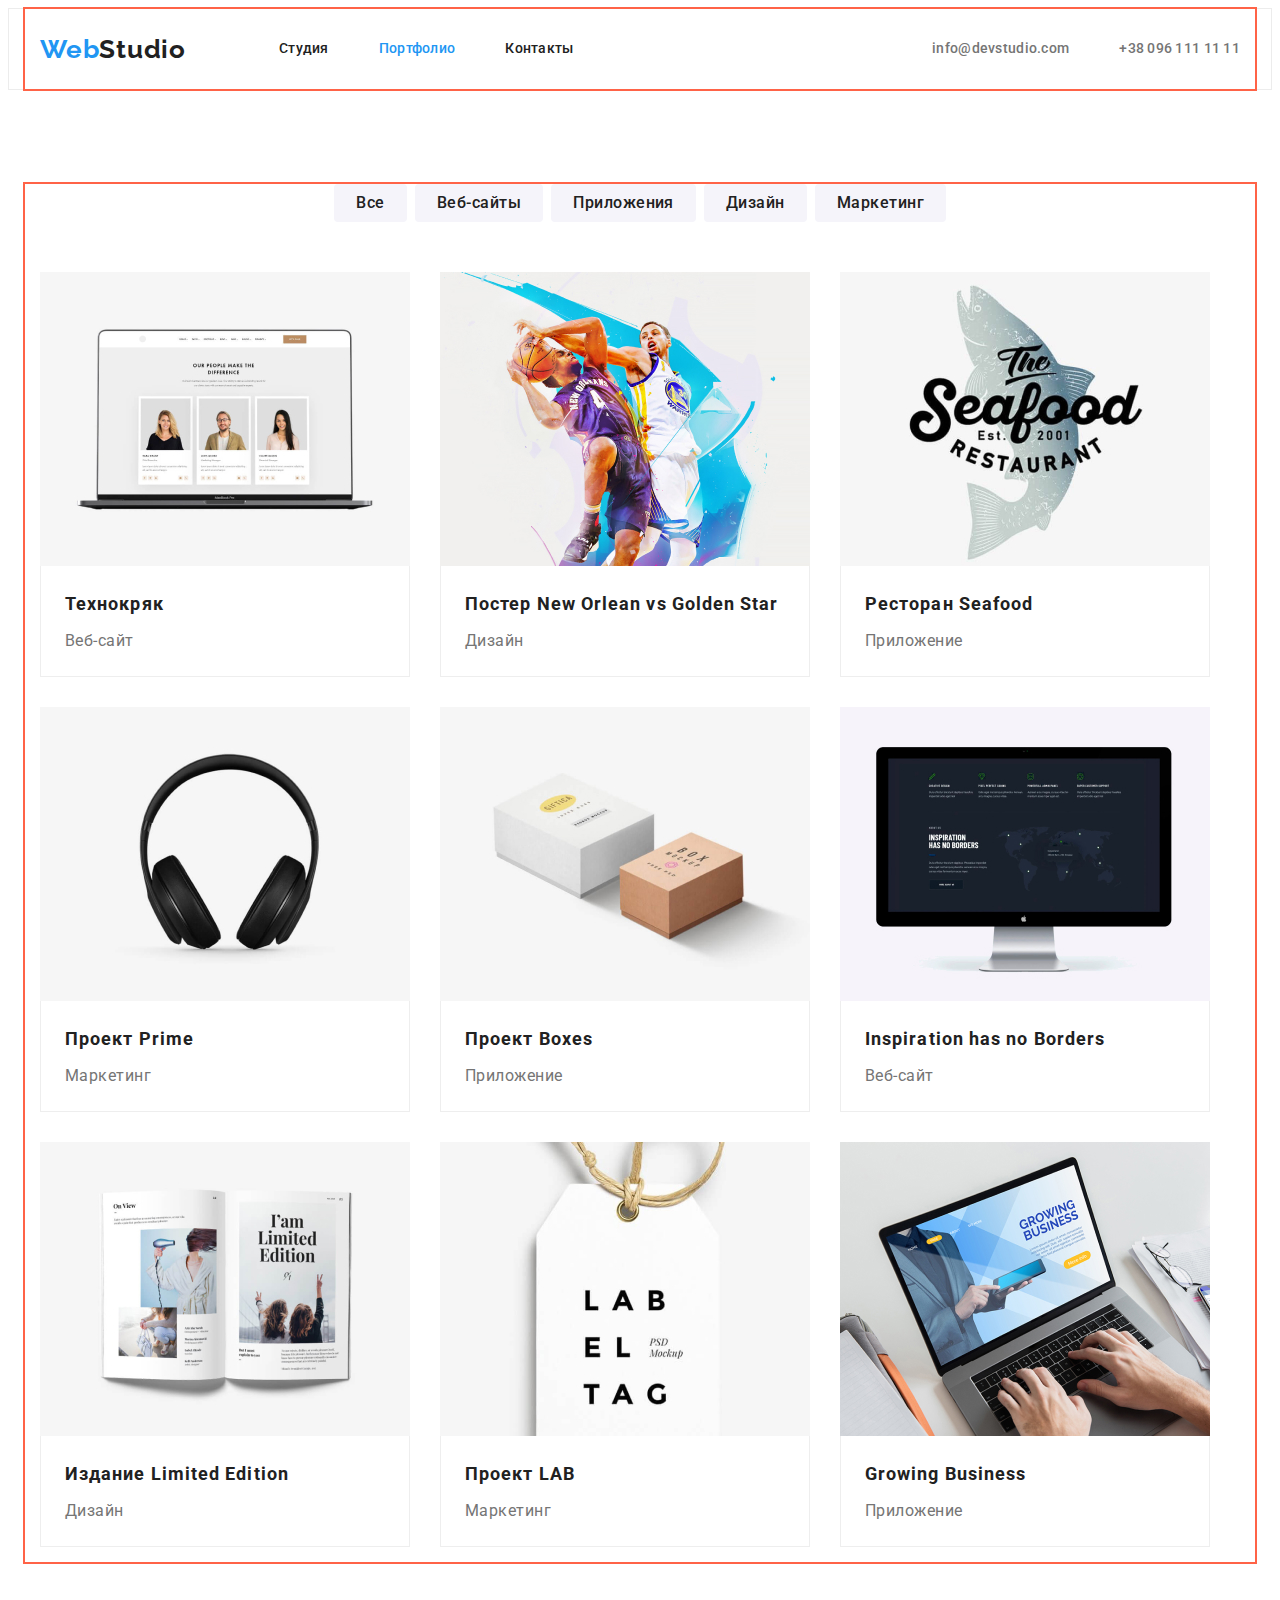
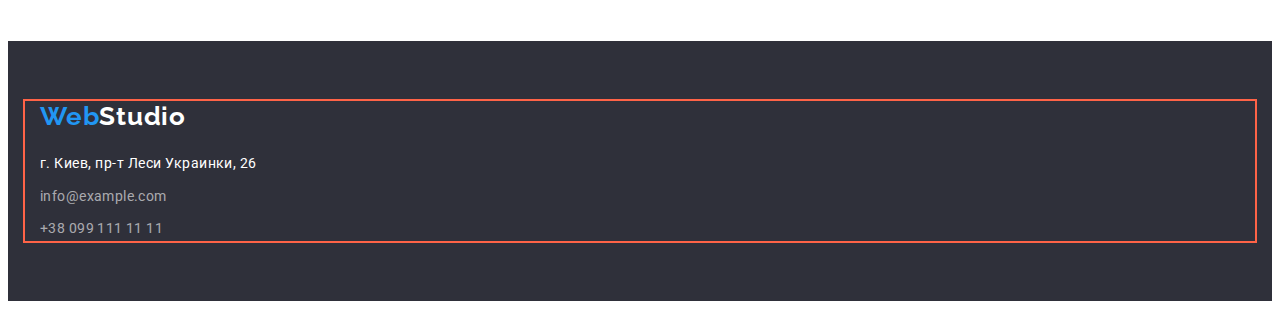
==== portfolio.html @ fb956411 "Перенес папки" ====
<!DOCTYPE html>
<html lang="ru">

<head>
    <meta charset="UTF-8">
    <meta name="viewport" content="width=device-width, initial-scale=1.0">
    <title>Web Studio</title>
    <link rel="stylesheet" href="https://cdnjs.cloudflare.com/ajax/libs/modern-normalize/1.0.0/modern-normalize.min.css"
        integrity="sha512-ISS7cAi1PEhQ8jnbJpJZMd29NlhNj4AWYyLOSp2CE/CsHxTCu+r+t0D2yoJudVrd0/8fTVPUVDzY5Tvli75u/g=="
        crossorigin="anonymous">
    <link rel="stylesheet" href="./css/styles.css">
    <link rel="preconnect" href="https://fonts.gstatic.com">
    <link href="https://fonts.googleapis.com/css2?family=Raleway:wght@700&family=Roboto:wght@400;500;700;900&display=swap"
        rel="stylesheet">
</head>

<body>
    <header class="header-border">
        <div class="container header">
            <nav class="header-nav">
                <a class="logo" href="./index.html"><span class="logo-text">Web</span>Studio</a>
                <ul class="site-nav list">
                    <li class="item"><a class="button" href="./index.html">Студия</a></li>
                    <li class="item"><a class="button accent" href="">Портфолио</a></li>
                    <li class="item"><a class="button" href="">Контакты</a></li>
                </ul>
            </nav>
                <ul class="contact-main list">
                    <li class="item"><a class="contact" href="mailto:info@devstudio.com">info@devstudio.com</a></li>
                    <li class="item"><a class="contact" href="tel:+380961111111">+38 096 111 11 11</a></li>
                </ul>
        </div>
    </header>

    <main>
        <section class="portfolio">
            <div class="container">
                <h1 class="visually-hidden">Портфолио</h1>
                
                <ul class="project-list list">
                    <li class="item">
                        <button class="button-portfolio" type="button">Все</button>
                    </li>
                    <li class="item">
                        <button class="button-portfolio" type="button">Веб-сайты</button>
                    </li>
                    <li class="item">
                        <button class="button-portfolio" type="button">Приложения</button>
                    </li>
                    <li class="item">
                        <button class="button-portfolio" type="button">Дизайн</button>
                    </li>
                    <li class="item">
                        <button class="button-portfolio" type="button">Маркетинг</button>
                    </li>
                    </ul>
                    
                <h2 class="visually-hidden">Примеры работ</h2>
                                    
                <ul class="example-list list">
                    <li class="example">
                        <img src="./images/imgposter1.jpg" alt="Ноутбук с изображением экрана" width="370">
                        <div class="example-content">
                            <h3 class="example-title">Технокряк</h3>
                            <p class="example-text">Веб-сайт</p>
                        </div>
                    </li>
                    <li class="example">
                        <img src="./images/imgposter2.jpg" alt="Два баскетболиста с мячем" width="370">
                        <div class="example-content">
                            <h3 class="example-title">Постер New Orlean vs Golden Star</h3>
                            <p class="example-text">Дизайн</p>
                        </div>
                    </li>
                    <li class="example">
                        <img src="./images/imgposter3.jpg" alt="Эмблема ресторана" width="370">
                        <div class="example-content">
                            <h3 class="example-title">Ресторан Seafood</h3>
                            <p class="example-text">Приложение</p>
                        </div>
                        
                    </li>
                    <li class="example">
                        <img src="./images/imgposter4.jpg" alt="Наушники" width="370">
                        <div class="example-content">
                            <h3 class="example-title">Проект Prime</h3>
                            <p class="example-text">Маркетинг</p>
                        </div>
                        
                    </li>
                    <li class="example">
                        <img src="./images/imgposter5.jpg" alt="Две коробки" width="370">
                        <div class="example-content">
                            <h3 class="example-title">Проект Boxes</h3>
                            <p class="example-text">Приложение</p>
                        </div>
                        
                    </li>
                    <li class="example">
                        <img src="./images/imgposter6.jpg" alt="Монитор компьютера" width="370">
                        <div class="example-content">
                            <h3 class="example-title">Inspiration has no Borders</h3>
                            <p class="example-text">Веб-сайт</p>
                        </div>
                        
                    </li>
                    <li class="example">
                        <img src="./images/imgposter7.jpg" alt="Открытая книга" width="370">
                        <div class="example-content">
                            <h3 class="example-title">Издание Limited Edition</h3>
                            <p class="example-text">Дизайн</p>
                        </div>
                        
                    </li>
                    <li class="example">
                        <img src="./images/imgposter8.jpg" alt="Этикетка на веревке" width="370">
                        <div class="example-content">
                            <h3 class="example-title">Проект LAB</h3>
                            <p class="example-text">Маркетинг</p>
                        </div>

                    </li>
                    <li class="example">
                        <img src="./images/imgposter9.jpg" alt="Ноутбук на столе" width="370">
                        <div class="example-content">
                            <h3 class="example-title">Growing Business</h3>
                            <p class="example-text">Приложение</p>
                        </div>
                        
                    </li>
                </ul>
            </div>
        </section>
    </main>

    <footer>
        <div class="container footer">
            <a class="logo" href="./index.html"><span class="logo-text">Web</span><span class="logo-footer">Studio</span></a>
            <address class="address">г. Киев, пр-т Леси Украинки, 26</address>
            <ul class="contacts-footer list">
                <li class="item"><a class="contact-footer" href="mailto:info@example.com">info@example.com</a></li>
                <li class="item"><a class="contact-footer" href="tel:+380991111111">+38 099 111 11 11</a></li>
            </ul>
        </div>
    </footer>
</body>

</html>
---- css/styles.css ----
/*  Color
Web color, Color activ button, email, phone, button-hero - #2196F3 !!!
Color passiv button, h2, h3, button-portfolio-passiv - #212121 !!!
Color passiv email, phone, p - #757575 !!!

background header - #FFFFFF
background hero, footer - #2F303A
background main - #E5E5E5
backgrpund section our team - #F5F4FA

text hero, button-hero, address, button-portfolio-active - #FFFFFF
email+phone-footer - rgba(255, 255, 255, 0.6);

*/

/* Font
Font logo - Raleway 700
Font nav, mail, phone, hero, button-hero, h2, h3, p, address, email+phone-footer - Roboto 400, 500, 700, 900
*/

:root {
  --primary-text-color: #757575;
  --activ-button-color: #2196f3;
  --title-text-color: #212121;
  --text-hero-color: #ffffff;
  --border-example-color: #eeeeee;
}

body {
  color: var(--primary-text-color);
  font-family: Roboto, sans-serif;
  letter-spacing: 0.03em;
}

.container {
  width: 1200px;
  margin-left: auto;
  margin-right: auto;
  padding-left: 15px;
  padding-right: 15px;
  outline: 2px solid tomato;
}

a {
  text-decoration: none;
}

p {
  margin-top: 0;
  margin-bottom: 0;
}

header {
  background-color: #ffffff;
}

.list {
  padding: 0;
  margin: 0;
  list-style: none;
}

section {
  padding-top: 94px;
  padding-bottom: 94px;
}

.visually-hidden {
  position: absolute;
  clip: rect(0 0 0 0);
  width: 1px;
  height: 1px;
  margin: -1px;
}

.hero-button,
.button-portfolio {
  cursor: pointer;
}

/* header */
.container.header {
  display: flex;
  align-items: center;
}

.header-nav {
  display: flex;
  align-items: center;
}

.button.accent {
  color: var(--activ-button-color);
}

.logo {
  color: var(--title-text-color);

  font-family: Raleway, sans-serif;
  font-weight: 700;
  font-size: 26px;
  line-height: 1.19;
  letter-spacing: 0.03em;

  margin-right: 93px;
}

.logo-text {
  color: var(--activ-button-color);
}

.site-nav,
.contact-main {
  display: flex;
}

.site-nav .item:not(:last-child),
.contact-main .item:not(:last-child) {
  margin-right: 50px;
}

.contact-main {
  margin-left: auto;
}

.site-nav .button,
.contact-main .contact {
  display: block;
  padding-top: 32px;
  padding-bottom: 32px;
}

.button {
  font-weight: 500;
  font-size: 14px;
  line-height: 1.14;
  letter-spacing: 0.02em;
  color: var(--title-text-color);
}

.button:hover,
.button:focus {
  color: var(--activ-button-color);
}

.contact {
  font-weight: 500;
  font-size: 14px;
  line-height: 1.14;
  letter-spacing: 0.02em;
  color: var(--primary-text-color);
}

.contact:hover,
.contact:focus {
  color: var(--activ-button-color);
}

/* HERO */

.hero {
  padding-top: 0;
  padding-bottom: 0;
  background-color: #2f303a;
  color: var(--text-hero-color);
  text-align: center;
}

.hero-text {
  margin-top: 0;
  margin-bottom: 30px;
  font-weight: 900;
  font-size: 44px;
  line-height: 1.36;
  letter-spacing: 0.06em;
  text-transform: uppercase;
}

.hero-button {
  display: inline-block;
  padding: 10px 32px;

  min-width: 200px;
  min-height: 50px;

  background-color: var(--activ-button-color);
  color: var(--text-hero-color);
  font-family: Roboto, sans-serif;
  font-weight: 700;
  font-size: 16px;
  line-height: 1.875;
  /*display: flex;*/
  align-items: center;
  letter-spacing: 0.06em;

  border-radius: 4px;
  box-shadow: 0px 4px 4px rgba(0, 0, 0, 0.15);
}

/* VALUES */

.values-list {
  display: flex;
  justify-content: space-between;
}

.values-list .item {
  width: calc((100% - 90px) / 4);
  margin-right: 30px;
}

.values-list .item:nth-child(4) {
  margin-right: 0;
}

.values-title {
  margin-top: 0;
  margin-bottom: 10px;

  color: var(--title-text-color);
  font-weight: 700;
  font-size: 14px;
  line-height: 1.14;
  text-transform: uppercase;
}

.values-text {
  font-weight: 400;
  font-size: 14px;
  line-height: 1.71;
}

/* WORK */
.work {
  padding-top: 0px;
}

.work-list,
.team-list {
  display: flex;
  flex-wrap: wrap;
  justify-content: space-between;
}

.work-list .item {
  width: calc((100% - 60px) / 3);
  margin-right: 30px;
}

.work-list .item:nth-child(3n) {
  margin-right: 0;
}

/* TEAM */

.work-title,
.team-title {
  margin-top: 0;
  margin-bottom: 50px;
  color: var(--title-text-color);
  font-weight: 700;
  font-size: 36px;
  line-height: 1.17;
  text-align: center;
}

.team {
  background-color: #f5f4fa;
}

.team-list .item {
  width: calc((100% - 90px) / 4);
  margin-right: 30px;
  padding-bottom: 30px;

  background: var(--text-hero-color);

  text-align: center;
  border-radius: 0px 0px 4px 4px;
  box-shadow: 0px 1px 3px rgba(0, 0, 0, 0.12), 0px 1px 1px rgba(0, 0, 0, 0.14),
    0px 2px 1px rgba(0, 0, 0, 0.2);
}

.team-list .item:nth-child(4n) {
  margin-right: 0;
}

.team-list img {
  display: block;
  margin-bottom: 30px;
}

.employee {
  margin-top: 0;
  margin-bottom: 10px;

  color: var(--title-text-color);

  font-weight: 500;
  font-size: 16px;
  line-height: 1.19;
  text-align: center;
}

.proffesion {
  font-size: 16px;
  line-height: 1.19;
  text-align: center;
}

/* footer */

footer {
  padding-top: 60px;
  padding-bottom: 60px;
  background-color: #2f303a;
}

.footer > .logo {
  display: inline-block;
  margin-bottom: 20px;
}

.logo-footer {
  color: #ffffff;
}

.address {
  margin-bottom: 9px;
  color: #ffffff;
  font-style: inherit;
  font-size: 14px;
  line-height: 1.71;
}

.contacts-footer .item:not(:last-child) {
  margin-bottom: 9px;
}

.contact-footer {
  font-size: 14px;
  line-height: 1.71;
  letter-spacing: 0.03em;
  color: rgba(255, 255, 255, 0.6);
}

/* Portfolio */

.header-border {
  border: 1px solid #ececec;
}

.portfolio {
  margin-bottom: 0;
}

.project-list {
  display: flex;
  margin-bottom: 50px;
  justify-content: center;
}

.project-list .item:not(:last-child) {
  margin-right: 8px;
}

.button-portfolio {
  display: inline-block;
  padding: 6px 22px;
  border-radius: 4px;
  border: none;

  min-width: 73px;
  min-height: 38px;

  background-color: #f5f4fa;
  color: var(--title-text-color);
  font-family: Roboto, sans-serif;
  font-weight: 500;
  font-size: 16px;
  line-height: 1.62;
  text-align: center;
  letter-spacing: 0.03em;
}

.button-portfolio:hover,
.button-portfolio:focus {
  background-color: var(--activ-button-color);
  color: #ffffff;
  box-shadow: 0px 3px 1px rgba(0, 0, 0, 0.1), 0px 1px 2px rgba(0, 0, 0, 0.08),
    0px 2px 2px rgba(0, 0, 0, 0.12);
}

.example-list {
  display: flex;
  flex-wrap: wrap;
  margin: -15px;
}

.example-list > .example {
  width: 370px;
  margin: 15px;
}

.example {
  display: block;
}

.example-list img {
  display: block;
  max-width: 100%;
  height: auto;
}

.example-content {
  padding: 20px 24px;
  background-color: var(--text-hero-color);
  border-right: 1px solid var(--border-example-color);
  border-bottom: 1px solid var(--border-example-color);
  border-left: 1px solid var(--border-example-color);
}

.example-title {
  margin-top: 0;
  margin-bottom: 4px;

  color: var(--title-text-color);
  font-weight: 700;
  font-size: 18px;
  line-height: 2;
  letter-spacing: 0.06em;
}

.example-text {
  font-size: 16px;
  line-height: 1.87;
}
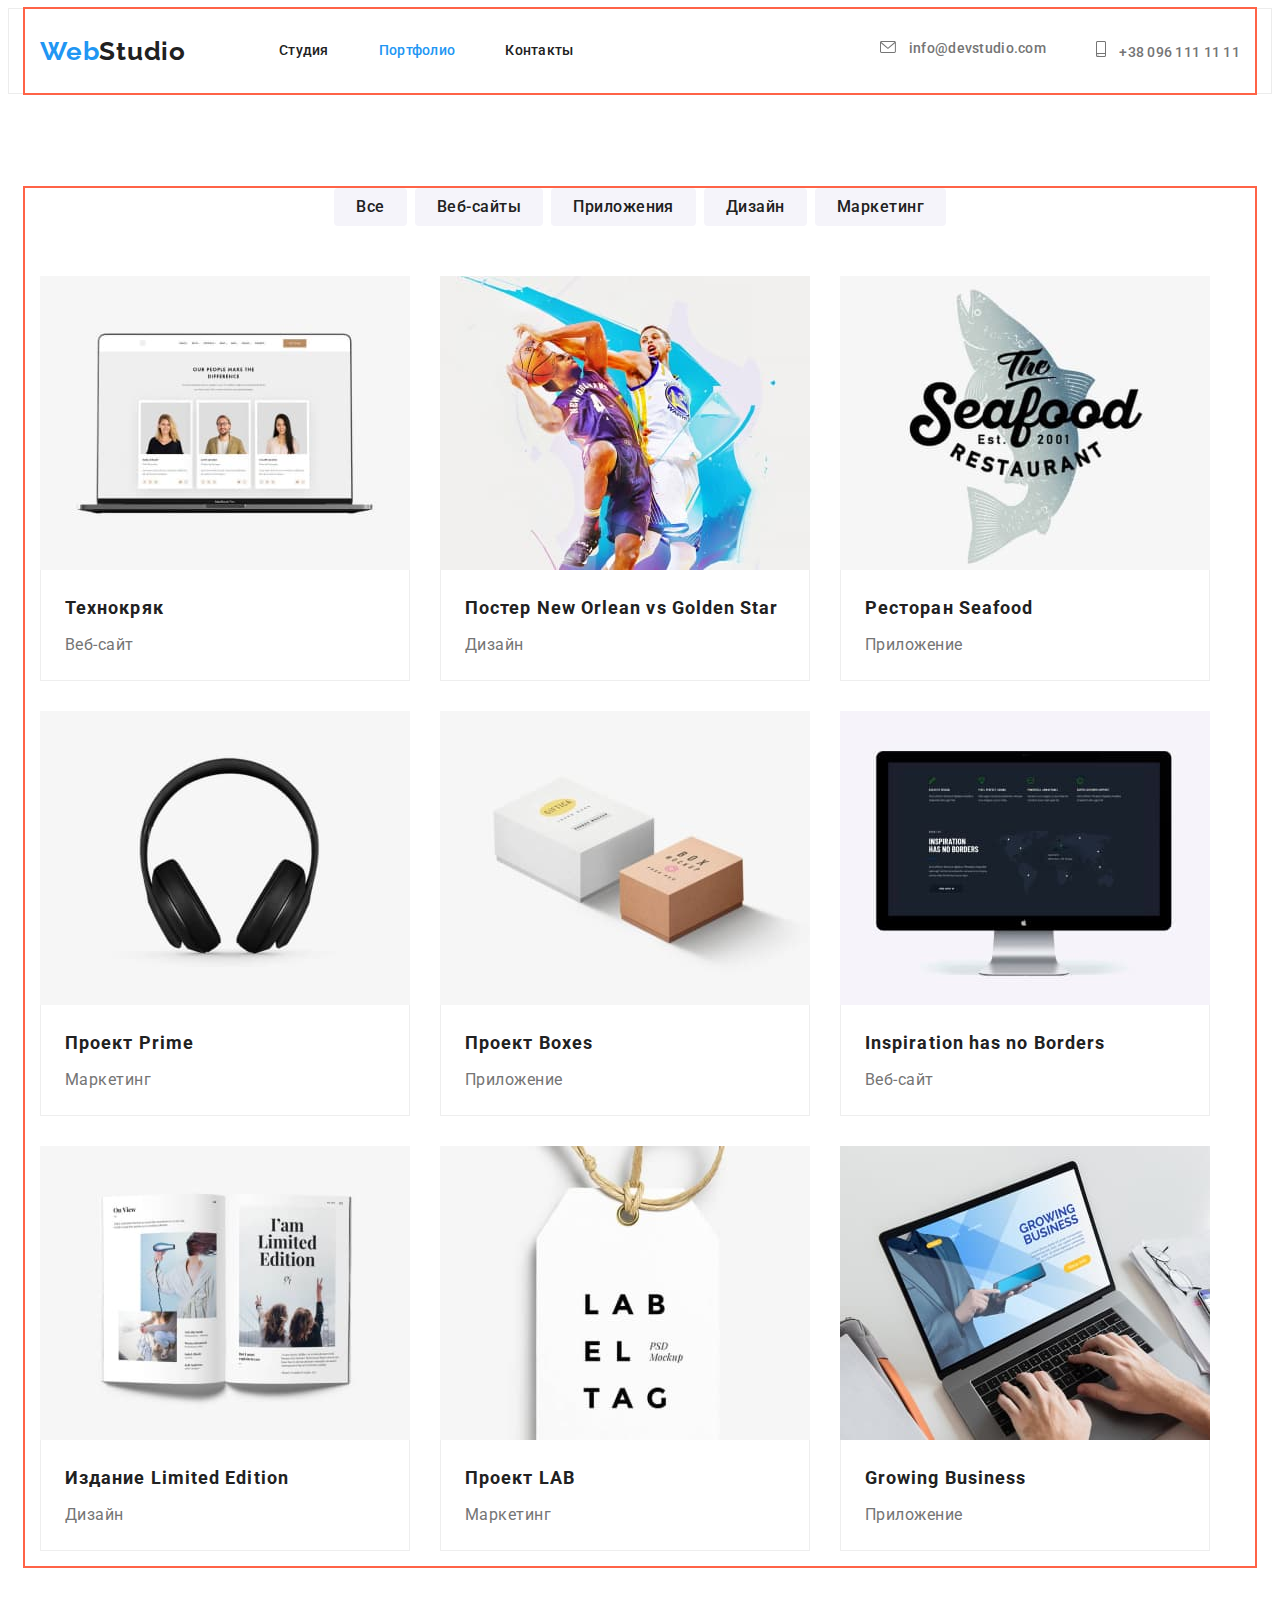
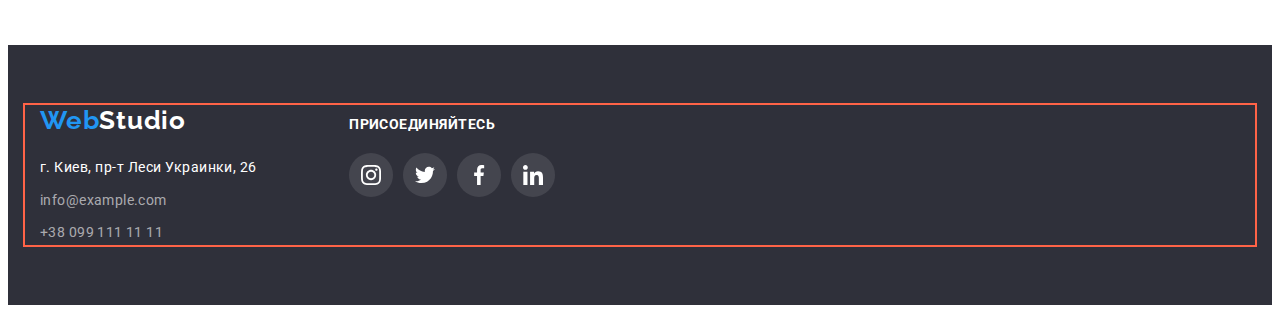
==== commit 6be7732e: "Добавил тень карточкам в Портфолио и привел в соответствие хедер и футер" ====
--- a/portfolio.html
+++ b/portfolio.html
@@ -26,8 +26,22 @@
                 </ul>
             </nav>
                 <ul class="contact-main list">
-                    <li class="item"><a class="contact" href="mailto:info@devstudio.com">info@devstudio.com</a></li>
-                    <li class="item"><a class="contact" href="tel:+380961111111">+38 096 111 11 11</a></li>
+                    <li class="item">
+                        <a class="contact" href="mailto:info@devstudio.com">
+                            <svg class="envelope" width="16" height="12">
+                                <use href="./images/symbol-defs.svg#icon-envelope"></use>
+                            </svg>
+                            <span>info@devstudio.com</span>
+                        </a>
+                    </li>
+                    <li class="item">
+                        <a class="contact" href="tel:+380961111111">
+                            <svg class="smartphone" width="10" height="16">
+                                <use href="./images/symbol-defs.svg#icon-smartphone"></use>
+                            </svg>
+                            <span>+38 096 111 11 11</span>
+                        </a>
+                    </li>
                 </ul>
         </div>
     </header>
@@ -135,12 +149,50 @@
 
     <footer>
         <div class="container footer">
-            <a class="logo" href="./index.html"><span class="logo-text">Web</span><span class="logo-footer">Studio</span></a>
-            <address class="address">г. Киев, пр-т Леси Украинки, 26</address>
-            <ul class="contacts-footer list">
-                <li class="item"><a class="contact-footer" href="mailto:info@example.com">info@example.com</a></li>
-                <li class="item"><a class="contact-footer" href="tel:+380991111111">+38 099 111 11 11</a></li>
-            </ul>
+            <div class="footer-contacts">
+                <a class="logo" href="./index.html"><span class="logo-text">Web</span><span
+                        class="logo-footer">Studio</span></a>
+                <address class="address">г. Киев, пр-т Леси Украинки, 26</address>
+                <ul class="contacts-footer list">
+                    <li class="item"><a class="contact-footer" href="mailto:info@example.com">info@example.com</a></li>
+                    <li class="item"><a class="contact-footer" href="tel:+380991111111">+38 099 111 11 11</a></li>
+                </ul>
+            </div>
+        
+        
+            <div class="join">
+                <p>Присоединяйтесь</p>
+                <ul class="network-list-company list">
+                    <li class="item">
+                        <a href="#" class="network-link-company">
+                            <svg class="icon-network-company">
+                                <use href="./images/symbol-defs.svg#icon-instagram"></use>
+                            </svg>
+                        </a>
+                    </li>
+                    <li class="item">
+                        <a href="#" class="network-link-company">
+                            <svg class="icon-network-company">
+                                <use href="./images/symbol-defs.svg#icon-twitter"></use>
+                            </svg>
+                        </a>
+                    </li>
+                    <li class="item">
+                        <a href="#" class="network-link-company">
+                            <svg class="icon-network-company">
+                                <use href="./images/symbol-defs.svg#icon-facebook"></use>
+                            </svg>
+                        </a>
+                    </li>
+                    <li class="item">
+                        <a href="#" class="network-link-company">
+                            <svg class="icon-network-company">
+                                <use href="./images/symbol-defs.svg#icon-linkedin"></use>
+                            </svg>
+                        </a>
+                    </li>
+                </ul>
+            </div>
         </div>
     </footer>
 </body>
--- a/css/styles.css
+++ b/css/styles.css
@@ -24,6 +24,9 @@
   --title-text-color: #212121;
   --text-hero-color: #ffffff;
   --border-example-color: #eeeeee;
+  --secondary-bg-color: #f5f4fa;
+  --primary-fill-color: #afb1b8;
+  --network-bg-color: rgba(255, 255, 255, 0.1);
 }
 
 body {
@@ -151,6 +154,20 @@
   color: var(--primary-text-color);
 }
 
+.envelope {
+  margin-right: 10px;
+  width: 16px;
+  height: 12px;
+  fill: currentColor;
+}
+
+.smartphone {
+  margin-right: 10px;
+  width: 10px;
+  height: 16px;
+  fill: currentColor;
+}
+
 .contact:hover,
 .contact:focus {
   color: var(--activ-button-color);
@@ -164,6 +181,29 @@
   background-color: #2f303a;
   color: var(--text-hero-color);
   text-align: center;
+}
+
+.overlay {
+  margin-left: auto;
+  margin-right: auto;
+  max-width: 1600px;
+  height: 600px;
+  background-image: linear-gradient(
+      to right,
+      rgba(47, 48, 58, 0.4),
+      rgba(47, 48, 58, 0.4)
+    ),
+    url('../images/hero.jpg');
+  background-size: cover;
+  background-repeat: no-repeat;
+  background-color: #2f303a;
+}
+
+.container-hero {
+  margin-left: auto;
+  margin-right: auto;
+  padding-top: 200px;
+  width: 696px;
 }
 
 .hero-text {
@@ -230,6 +270,18 @@
   line-height: 1.71;
 }
 
+.icons-values {
+  display: flex;
+  justify-content: center;
+  align-items: center;
+  margin-bottom: 30px;
+
+  height: 120px;
+
+  border-radius: 4px;
+  background-color: var(--secondary-bg-color);
+}
+
 /* WORK */
 .work {
   padding-top: 0px;
@@ -254,7 +306,8 @@
 /* TEAM */
 
 .work-title,
-.team-title {
+.team-title,
+.clients-title {
   margin-top: 0;
   margin-bottom: 50px;
   color: var(--title-text-color);
@@ -268,7 +321,7 @@
   background-color: #f5f4fa;
 }
 
-.team-list .item {
+.team-list > .item {
   width: calc((100% - 90px) / 4);
   margin-right: 30px;
   padding-bottom: 30px;
@@ -308,6 +361,85 @@
   text-align: center;
 }
 
+.icon-list {
+  display: flex;
+  margin-top: 16px;
+  padding-left: 32px;
+  padding-right: 32px;
+  justify-content: space-between;
+}
+
+.icon-list > .item {
+  width: 44px;
+  height: 44px;
+}
+
+.icon-list > .item:not(:last-child) {
+  margin-right: 10px;
+}
+
+.icon-link {
+  display: flex;
+  justify-content: center;
+  align-items: center;
+  width: 100%;
+  height: 100%;
+
+  border-radius: 50%;
+  color: var(--primary-fill-color);
+}
+
+.icon-link:hover,
+.icon-link:focus {
+  color: var(--text-hero-color);
+  background-color: var(--activ-button-color);
+}
+
+.icon-network {
+  width: 20px;
+  height: 20px;
+  fill: currentColor;
+}
+
+/* сlients */
+
+.clients-list {
+  display: flex;
+  margin: 0;
+}
+
+.clients-list > .item {
+  width: 170px;
+  height: 90px;
+}
+
+.clients-list > .item:not(:last-child) {
+  margin-right: 30px;
+}
+
+.client-link {
+  display: flex;
+  justify-content: center;
+  align-items: center;
+  width: 100%;
+  height: 100%;
+
+  color: var(--primary-fill-color);
+  border-radius: 4px;
+  border: 1px solid var(--primary-fill-color);
+}
+
+.client-link:hover,
+.client-link:focus {
+  color: var(--activ-button-color);
+  border: 1px solid var(--activ-button-color);
+  filter: drop-shadow(0px 4px 4px rgba(0, 0, 0, 0.25));
+}
+
+.client-logo {
+  fill: currentColor;
+}
+
 /* footer */
 
 footer {
@@ -316,7 +448,13 @@
   background-color: #2f303a;
 }
 
-.footer > .logo {
+.container.footer {
+  display: flex;
+  align-items: baseline;
+  justify-content: flex-start;
+}
+
+.footer-contacts > .logo {
   display: inline-block;
   margin-bottom: 20px;
 }
@@ -342,6 +480,61 @@
   line-height: 1.71;
   letter-spacing: 0.03em;
   color: rgba(255, 255, 255, 0.6);
+}
+
+.join {
+  margin-left: 70px;
+
+  width: 206px;
+  height: 80px;
+}
+
+.join > p {
+  margin-top: 0;
+  margin-bottom: 20px;
+
+  font-size: 14px;
+  font-weight: 700;
+  line-height: 1.14;
+  text-transform: uppercase;
+  color: var(--text-hero-color);
+}
+
+.network-list-company {
+  display: flex;
+  justify-content: space-between;
+}
+
+.network-list-company .item {
+  width: 44px;
+  height: 44px;
+}
+
+.network-list-company .item:not(:last-child) {
+  margin-right: 10px;
+}
+
+.network-link-company {
+  display: flex;
+  justify-content: center;
+  align-items: center;
+  width: 100%;
+  height: 100%;
+
+  border-radius: 50%;
+  color: var(--text-hero-color);
+  background-color: var(--network-bg-color);
+}
+
+.network-link-company:hover,
+.network-link-company:focus {
+  background-color: var(--activ-button-color);
+}
+
+.icon-network-company {
+  width: 20px;
+  height: 20px;
+  fill: currentColor;
 }
 
 /* Portfolio */
@@ -406,6 +599,13 @@
   display: block;
 }
 
+.example:hover,
+.example:focus {
+  box-shadow: 0px 1px 1px rgba(0, 0, 0, 0.12), 0px 4px 4px rgba(0, 0, 0, 0.06),
+    1px 4px 6px rgba(0, 0, 0, 0.16);
+  outline: transparent;
+}
+
 .example-list img {
   display: block;
   max-width: 100%;
